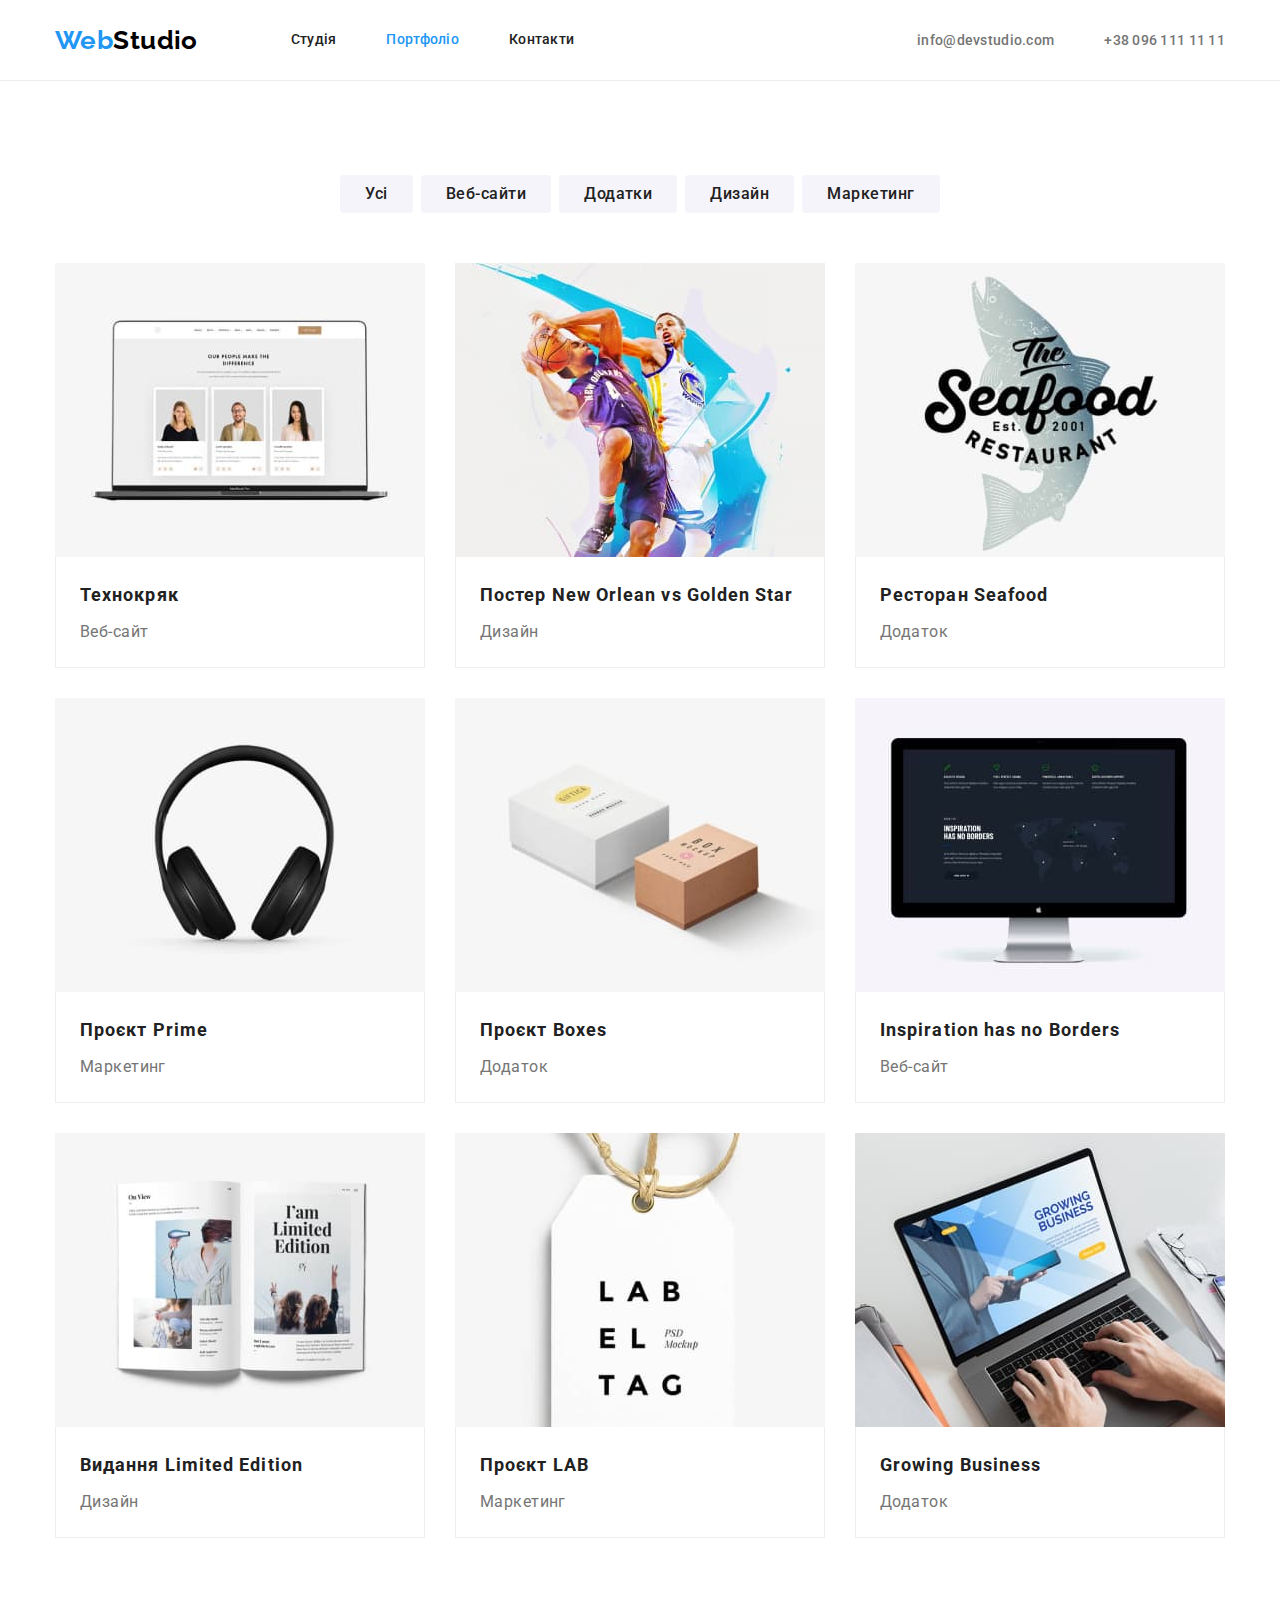
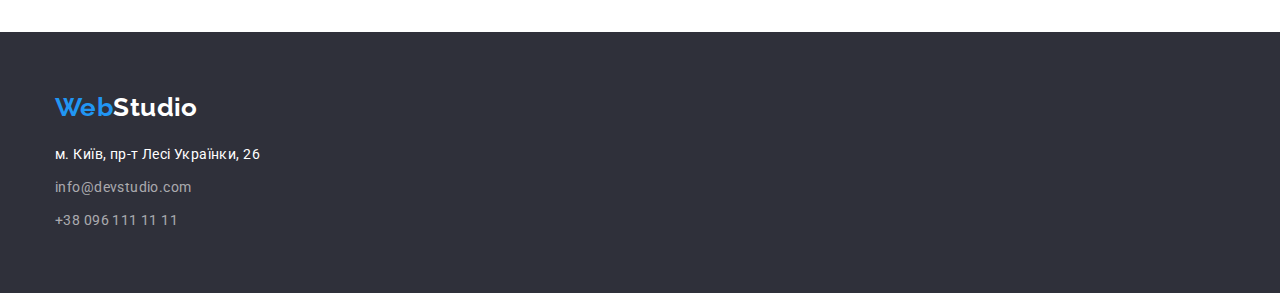
==== portfolio.html @ b814cfb2 "Initial commit" ====
<!DOCTYPE html>
<html lang="uk">
	<head>
		<meta charset="UTF-8" />
		<meta http-equiv="X-UA-Compatible" content="IE=edge" />
		<meta name="viewport" content="width=device-width, initial-scale=1.0" />
		<title>Portfolio</title>
		<link
			rel="stylesheet"
			href="https://cdnjs.cloudflare.com/ajax/libs/modern-normalize/1.0.0/modern-normalize.min.css"
		/>
		<link
			href="https://fonts.googleapis.com/css2?family=Raleway:wght@700&family=Roboto:wght@400;500;700;900&display=swap"
			rel="stylesheet"
		/>
		<link rel="stylesheet" href="./css/styles.css" />
	</head>
	<body>
		<!-- ------HEADER ---------->
		<header>
			<div class="container header">
				<nav class="navigation">
					<!-- prettier-ignore -->
					<a href="./index.html" class="logo link" lang="en">
						<span class="logo-accent">Web</span>Studio
					</a>

					<ul class="site-nav list">
						<li class="item">
							<a href="./index.html" class="link">Студія</a>
						</li>
						<li class="item">
							<a href="./portfolio.html" class="link current">Портфоліо</a>
						</li>
						<li class="item">
							<a href="" class="link">Контакти</a>
						</li>
					</ul>
				</nav>
				<ul class="contact-header list">
					<li class="item">
						<a href="mailto:info@devstudio.com" class="link">info@devstudio.com</a>
					</li>
					<li class="item">
						<a href="tel:+380961111111" class="link">+38 096 111 11 11</a>
					</li>
				</ul>
			</div>
		</header>
		<main>
			<section class="section portfolio">
				<div class="container">
					<h1 class="visually-hidden">Галерея проектів</h1>
					<!-- -----FILTER----- -->
					<ul class="list filter">
						<li class="item"><button type="button" class="filter-btn">Усі</button></li>
						<li class="item"><button type="button" class="filter-btn">Веб-сайти</button></li>
						<li class="item"><button type="button" class="filter-btn">Додатки</button></li>
						<li class="item"><button type="button" class="filter-btn">Дизайн</button></li>
						<li class="item"><button type="button" class="filter-btn">Маркетинг</button></li>
					</ul>
					<!-- -----PORTFOLIO LIST----- -->
					<ul class="portfolio-list list">
						<li class="item">
							<a href="" class="link">
								<div class="portfolio-img">
									<img src="./images/tehno.jpg" alt="Технокряк веб-сайт" width="370" />
								</div>
								<div class="portfolio-content">
									<h2 class="title">Технокряк</h2>
									<p class="dscr">Веб-сайт</p>
								</div>
							</a>
						</li>
						<li class="item">
							<a href="" class="link">
								<div class="portfolio-img">
									<img src="./images/poster.jpg" alt="Постер Нью Орлеан дизайн" width="370" />
								</div>
								<div class="portfolio-content">
									<h2 class="title">Постер New Orlean vs Golden Star</h2>
									<p class="dscr">Дизайн</p>
								</div>
							</a>
						</li>
						<li class="item">
							<a href="" class="link">
								<div class="portfolio-img">
									<img src="./images/seafood.jpg" alt="Ресторан Сіфуд" width="370" />
								</div>
								<div class="portfolio-content">
									<h2 class="title">Ресторан Seafood</h2>
									<p class="dscr">Додаток</p>
								</div>
							</a>
						</li>
						<li class="item">
							<a href="" class="link">
								<div class="portfolio-img">
									<img src="./images/prime.jpg" alt="Прайм маркетинг" width="370" />
								</div>
								<div class="portfolio-content">
									<h2 class="title">Проєкт Prime</h2>
									<p class="dscr">Маркетинг</p>
								</div>
							</a>
						</li>
						<li class="item">
							<a href="" class="link">
								<div class="portfolio-img">
									<img src="./images/boxes.jpg" alt="Додаток боксес" width="370" />
								</div>
								<div class="portfolio-content">
									<h2 class="title">Проєкт Boxes</h2>
									<p class="dscr">Додаток</p>
								</div>
							</a>
						</li>
						<li class="item">
							<a href="" class="link">
								<div class="portfolio-img">
									<img src="./images/inspiration.jpg" alt="Натхнення вебсайт" width="370" />
								</div>
								<div class="portfolio-content">
									<h2 class="title">Inspiration has no Borders</h2>
									<p class="dscr">Веб-сайт</p>
								</div>
							</a>
						</li>
						<li class="item">
							<a href="" class="link">
								<div class="portfolio-img">
									<img src="./images/limited.jpg" alt="Обмежене видання дизайн" width="370" />
								</div>
								<div class="portfolio-content">
									<h2 class="title">Видання Limited Edition</h2>
									<p class="dscr">Дизайн</p>
								</div>
							</a>
						</li>
						<li class="item">
							<a href="" class="link">
								<div class="portfolio-img">
									<img src="./images/lab.jpg" alt="Проєкт ЛАБ маркетинг" width="370" />
								</div>
								<div class="portfolio-content">
									<h2 class="title">Проєкт LAB</h2>
									<p class="dscr">Маркетинг</p>
								</div>
							</a>
						</li>
						<li class="item">
							<a href="" class="link">
								<div class="portfolio-img">
									<img src="./images/growing.jpg" alt="Рост бізнеса додаток" width="370" />
								</div>
								<div class="portfolio-content">
									<h2 class="title">Growing Business</h2>
									<p class="dscr">Додаток</p>
								</div>
							</a>
						</li>
					</ul>
				</div>
			</section>
		</main>
		<!-- -----FOOTER----- -->
		<footer class="footer">
			<div class="container">
				<!-- prettier-ignore -->
				<a href="./index.html" class="logo link" lang="en">
					<span class="logo-accent">Web</span>Studio
				</a>
				<address>
					<ul class="adress-list list">
						<li class="item">
							<a
								href="https://goo.gl/maps/ogPtwXew7czSib9S9"
								target="_blank"
								rel="noreferrer noopener nofollow"
								class="adress link"
							>
								м. Київ, пр-т Лесі Українки, 26
							</a>
						</li>
						<li class="item">
							<a href="mailto:info@devstudio.com" class="link">info@devstudio.com</a>
						</li>
						<li class="item">
							<a href="tel:+380961111111" class="link">+38 096 111 11 11</a>
						</li>
					</ul>
				</address>
			</div>
		</footer>
	</body>
</html>
---- css/styles.css ----
:root {
	--title-text-color: #212121; /*цвет заголовков h2 h3*/
	--text-color: #757575; /*цвет  текста*/
	--accent-color: #2196f3; /*цвет акцент*/
	--logo-color-text: #000000; /*цвет лого*/
	--secondary-color: #f5f4fa; /*вторичнй фон цвет секций*/
	--brand-color: #2f303a; /*выделяющийся фон сайта*/
	--main-color: #ffffff; /*основной фон, текст на контрасте*/
	--button-active: #188ce8; /*цвет фокусированной кнопки*/
	--footer-text-color: rgba(255, 255, 255, 0.6); /*доп цвет текста в футере*/
	--line-color: #ececec; /* цвет линии */
	--border-color: #eeeeee; /*цвет рамки*/
}

body {
	font-family: Roboto, sans-serif;
	font-size: 14px;
	letter-spacing: 0.03em;
	color: var(--text-color);
	background-color: var(--main-color);
}

h2,
h3,
h4,
ul,
p {
	margin: 0px;
	padding: 0px;
}
img {
	display: block;
	max-width: 100%;
	height: auto; /*правка*/
}
header {
	border-bottom: 1px solid var(--line-color);
}
button {
	display: block;
	cursor: pointer;
	border: none;
	border-radius: 4px;
}
.container {
	width: 1200px;
	padding: 0 15px;
	margin: 0 auto;
}
.section {
	padding-top: 94px;
	padding-bottom: 94px;
}
.link {
	text-decoration: none;
}
.list {
	list-style: none;
	padding-left: 0;
	padding-right: 0;
}

/* логотип  */
.logo.link {
	font-family: "Raleway", sans-serif;
	font-weight: 700;
	font-size: 26px;
	line-height: 1.19;
	color: var(--logo-color-text);
}
.logo-accent {
	color: var(--accent-color);
}
/* HEADER */
/*навигация*/

.site-nav .link {
	display: block;
	padding-top: 32px;
	padding-bottom: 32px;

	font-weight: 500;
	line-height: 1.14;
	letter-spacing: 0.02em;
	color: var(--title-text-color);
}
.site-nav {
	display: flex;
	margin-left: 93px;
}

.site-nav .item + .item {
	margin-left: 50px;
}
.navigation {
	display: flex;
	align-items: center;
}
/*контакты шапка*/
.contact-header .link {
	font-weight: 500;
	line-height: 1.14;
	letter-spacing: 0.02em;
	color: var(--text-color);
}
.contact-header {
	display: flex;
	margin-left: auto;
}
.contact-header .item + .item {
	margin-left: 50px;
}
.header {
	display: flex;
	align-items: center;
}

/*секция герой*/
.hero {
	background-color: var(--brand-color);
	text-align: center;
	padding: 200px 0;
}
.hero-title {
	margin-top: 0px;
	margin-bottom: 30px;
	margin-left: auto;
	margin-right: auto;
	width: 696px;
	font-weight: 900;
	font-size: 44px;
	line-height: 1.36;
	letter-spacing: 0.06em;
	color: var(--main-color);
	text-transform: uppercase;
}
.hero-btn {
	margin: auto;
	padding: 10px 32px;
	min-width: 216px;
	font-family: "Roboto", sans-serif;
	font-weight: 700;
	font-size: 16px;
	line-height: 1.88;
	letter-spacing: 0.06em;
	color: var(--main-color);
	align-items: center;
	text-align: center;
	background-color: var(--accent-color);
}
.hero-btn:hover,
.hero-btn:focus {
	background-color: var(--button-active);
}

/*секции*/
/* Особенности студии */
.visually-hidden {
	/*скрываем заголовок - почему так*/
	position: absolute;
	width: 1px;
	height: 1px;
	margin: -1px;
	border: 0;
	padding: 0;
	white-space: nowrap;
	clip-path: inset(100%);
	clip: rect(0 0 0 0);
	overflow: hidden;
}

.feature-list {
	display: flex;
}
.feature-list .item + .item {
	margin-left: 30px;
}
.feature-list .item {
	flex-basis: calc((100%-30px * 3) / 4);
}
.feature-list .title {
	margin-bottom: 10px;
	font-size: 14px;
	line-height: 1.14;
	color: var(--title-text-color);
	text-transform: uppercase;
}
.feature-list .dscr {
	line-height: 1.71;
}

/* Чем занимаемся */
.section-title {
	margin-bottom: 50px;
	margin-top: 0px;
	font-size: 36px;
	line-height: 1.17;
	color: var(--title-text-color);
	text-align: center;
}
.works {
	padding-top: 0px;
}

.works .list {
	display: flex;
	justify-content: space-between;
}
.works .list .item:not(:first-child) {
	margin-left: 30px;
}

/*реализация с равномерні м размещением:
.works .list {
	display: flex;
	justify-content: space-between;
}*/
/*реализация с отрицаетльными маржинами:
.works .list {
	display: flex;
	margin-left: -30px;
}
.works .list > .item {
	margin-left: 30px;}
/*  
/* наша команда */
.section.team {
	background-color: var(--secondary-color);
}
.team-list {
	display: flex;
	gap: 30px;
}
.team-list .item {
	background-color: var(--main-color);
	box-shadow: 0px 1px 3px rgba(0, 0, 0, 0.12), 0px 1px 1px rgba(0, 0, 0, 0.14), 0px 2px 1px rgba(0, 0, 0, 0.2);
	border-radius: 0px 0px 4px 4px;
}
/* .team-list .item:not(:first-child) {
	margin-left: 30px;
} */
.team-list .title {
	margin-bottom: 10px;
	font-weight: 500;
	font-size: 16px;
	line-height: 1.19;
	color: var(--title-text-color);
	text-align: center;
}

.team-list .dscr {
	font-size: 16px;
	line-height: 1.19;
	text-align: center;
}
.team-card {
	padding: 30px 0;
}
/*футер*/
.footer {
	padding-top: 60px;
	padding-bottom: 60px;
	background-color: var(--brand-color);
}

.adress-list .item + .item {
	margin-top: 9px;
}
.adress-list {
	font-style: normal;
	line-height: 1.71;
}
.adress-list .link {
	color: var(--footer-text-color);
}
.adress.link {
	color: var(--main-color);
}
.footer .logo {
	display: inline-block;
	margin-bottom: 20px;
	color: var(--main-color);
}

/*фокус наведение*/
.adress-list .link:hover,
.adress-list .link:focus,
.adress:hover,
.adress:focus,
.logo.link:hover,
.logo.link:focus,
.site-nav .link:hover,
.site-nav .link:focus,
.contact-header .link:hover,
.contact-header .link:focus,
.site-nav .link.current {
	color: var(--accent-color);
}

/*портфолио*/
/*фильтр*/
.filter {
	display: flex;
	justify-content: center;
	margin-bottom: 50px;
}
.filter .item + .item {
	margin-left: 8px;
}
.filter-btn {
	padding: 6px 22px;

	font-family: "Roboto", sans-serif;
	font-weight: 500;
	font-size: 16px;
	letter-spacing: 0.03em;
	line-height: 1.62;
	color: var(--title-text-color);
	text-align: center;
	background-color: var(--secondary-color);
	border: none;
	border-radius: 4px;
	cursor: pointer;
}
.filter-btn:first-child {
	padding-left: 25px;
	padding-right: 25px;
}
.filter-btn:hover,
.filter-btn:focus {
	color: var(--main-color);
	background-color: var(--accent-color);
}
/*PORTFOLIO LIST*/
/*отступ реализован с помощью отрицаетльного маржина*/
.portfolio-list {
	display: flex;
	flex-wrap: wrap;
	margin-top: -30px;
	margin-left: -30px;
}

.portfolio-list .item {
	margin-top: 30px;
	margin-left: 30px;
	width: 370px;
}

.portfolio-list .title {
	font-size: 18px;
	line-height: 2;
	letter-spacing: 0.06em;
	color: var(--title-text-color);
}
.portfolio-list .dscr {
	margin-top: 4px;
	font-size: 16px;
	line-height: 1.88;
	color: var(--text-color);
}
.portfolio-content {
	padding: 20px 24px;
	border-bottom: 1px solid var(--border-color);
	border-left: 1px solid var(--border-color);
	border-right: 1px solid var(--border-color);
}
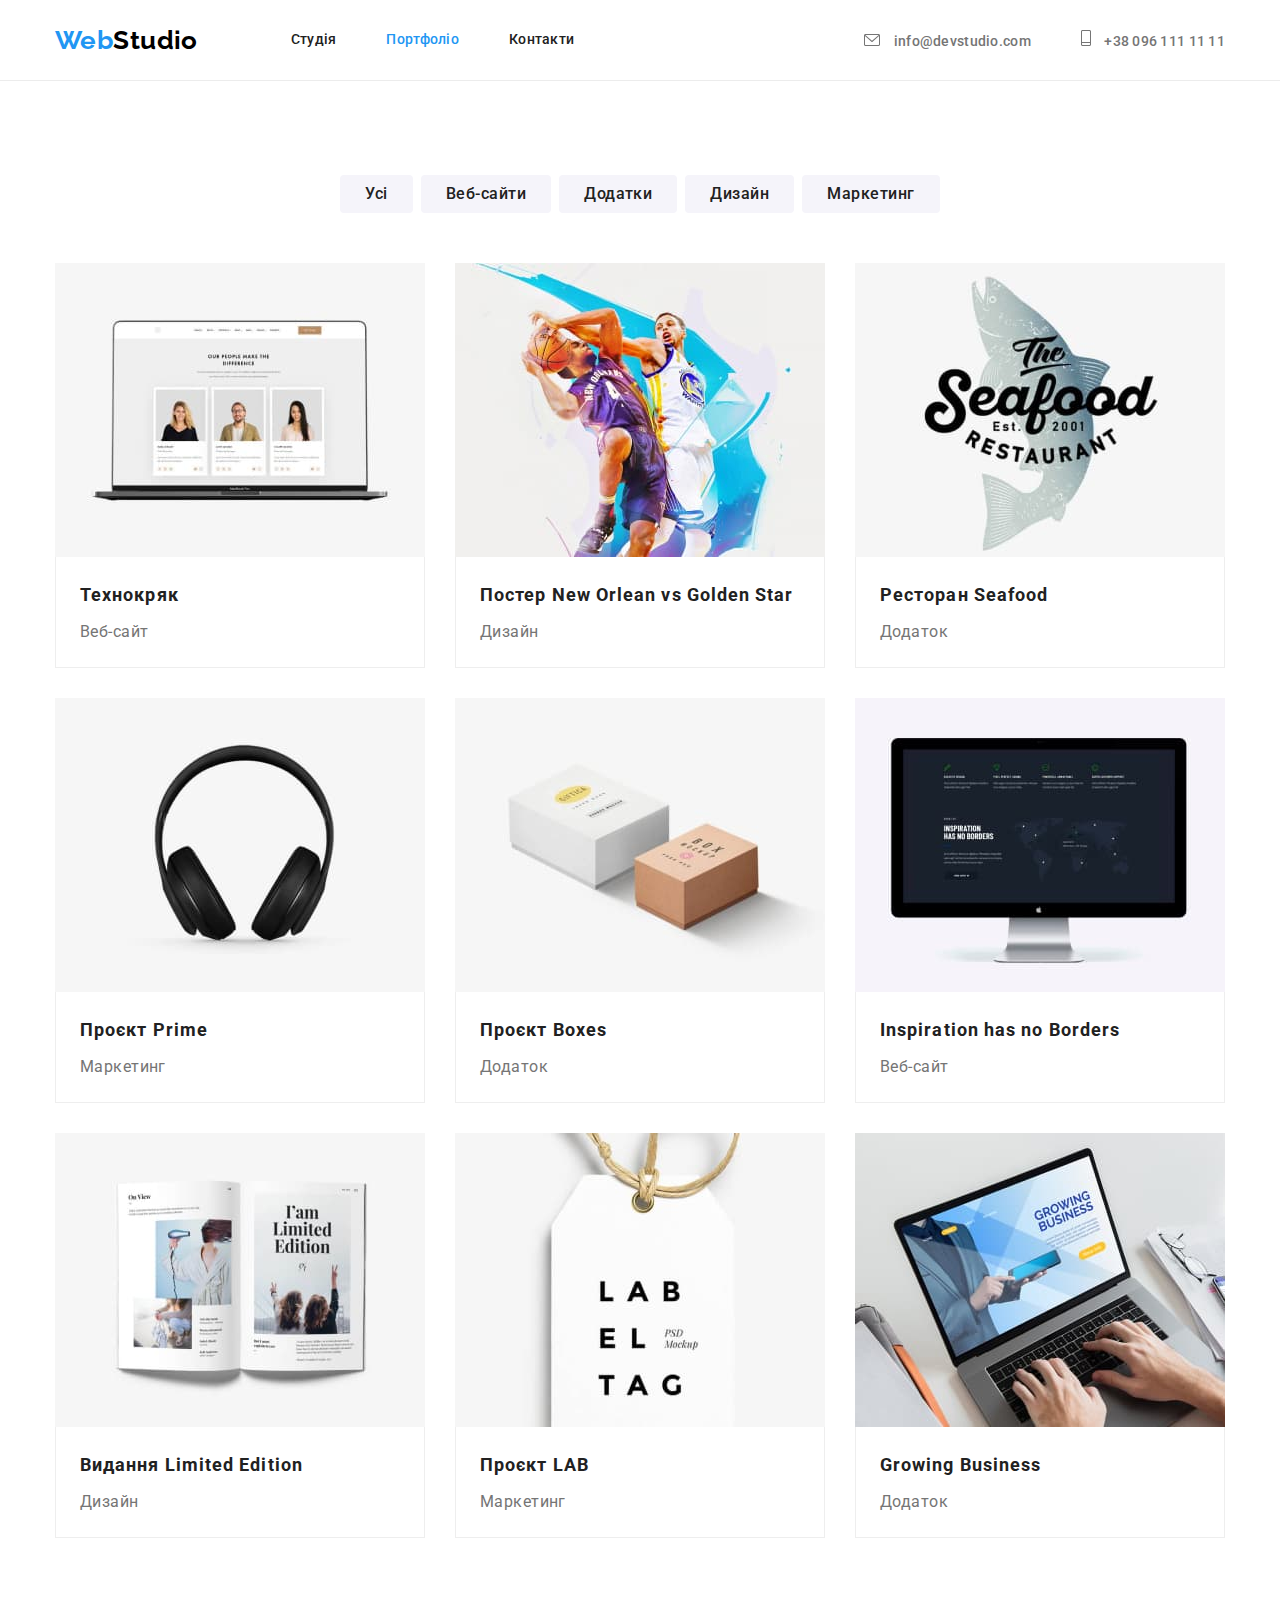
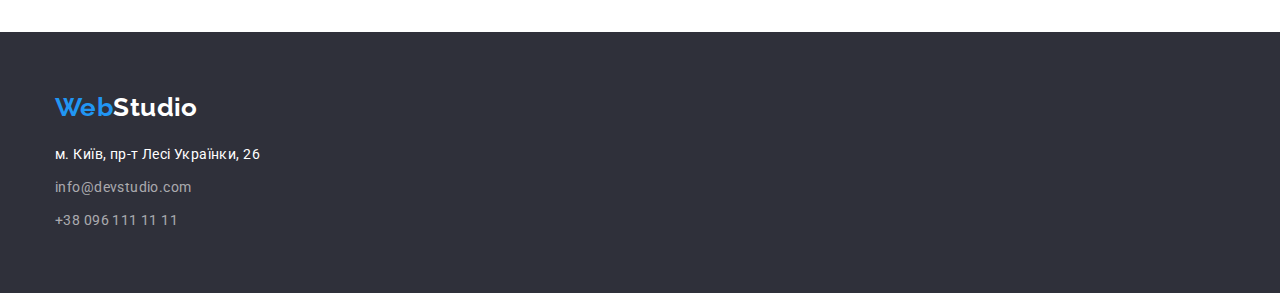
==== commit 13da6c54: "background" ====
--- a/portfolio.html
+++ b/portfolio.html
@@ -38,10 +38,10 @@
 					</ul>
 				</nav>
 				<ul class="contact-header list">
-					<li class="item">
+					<li class="item icon-mail">
 						<a href="mailto:info@devstudio.com" class="link">info@devstudio.com</a>
 					</li>
-					<li class="item">
+					<li class="item icon-phone">
 						<a href="tel:+380961111111" class="link">+38 096 111 11 11</a>
 					</li>
 				</ul>
--- a/css/styles.css
+++ b/css/styles.css
@@ -59,7 +59,11 @@
 	padding-left: 0;
 	padding-right: 0;
 }
-
+/* HEADER */
+.header {
+	display: flex;
+	align-items: center;
+}
 /* логотип  */
 .logo.link {
 	font-family: "Raleway", sans-serif;
@@ -71,7 +75,7 @@
 .logo-accent {
 	color: var(--accent-color);
 }
-/* HEADER */
+
 /*навигация*/
 
 .site-nav .link {
@@ -87,11 +91,9 @@
 .site-nav {
 	display: flex;
 	margin-left: 93px;
-}
-
-.site-nav .item + .item {
-	margin-left: 50px;
-}
+	gap: 50px;
+}
+
 .navigation {
 	display: flex;
 	align-items: center;
@@ -106,20 +108,47 @@
 .contact-header {
 	display: flex;
 	margin-left: auto;
-}
-.contact-header .item + .item {
-	margin-left: 50px;
-}
-.header {
-	display: flex;
-	align-items: center;
+	align-items: baseline;
+	gap: 50px;
+}
+
+.contact-header .item::before {
+	content: "";
+	display: inline-block;
+
+	background-position: center;
+	background-size: contain;
+	background-repeat: no-repeat;
+	margin-right: 10px;
+}
+.icon-mail::before {
+	height: 12px;
+	width: 16px;
+	background-image: url(../svg/mail.svg);
+}
+.icon-phone::before {
+	height: 16px;
+	width: 10px;
+
+	background-image: url(../svg/phone.svg);
 }
 
 /*секция герой*/
+
 .hero {
-	background-color: var(--brand-color);
-	text-align: center;
 	padding: 200px 0;
+	text-align: center;
+}
+.bcg-hero {
+	background-color: #c4c4c4;
+	background-image: linear-gradient(to right, rgba(47, 48, 58, 0.4), rgba(47, 48, 58, 0.4)), url(../images/bcghero.jpg);
+	background-repeat: no-repeat;
+	background-size: cover;
+	background-position: center;
+	margin-left: auto;
+	margin-right: auto;
+	height: 600px;
+	max-width: 1600px;
 }
 .hero-title {
 	margin-top: 0px;
@@ -175,9 +204,31 @@
 .feature-list .item + .item {
 	margin-left: 30px;
 }
+.feature-list .item::before {
+	content: "";
+	display: block;
+	margin-bottom: 30px;
+	height: 120px;
+	background-color: #f5f4fa;
+	background-repeat: no-repeat;
+	background-position: center;
+}
+.icon-anten::before {
+	background-image: url(../svg/antenna.svg);
+}
+.icon-clock::before {
+	background-image: url(../svg/clock.svg);
+}
+.icon-astronaut::before {
+	background-image: url(../svg/astronaut.svg);
+}
+.icon-diagram::before {
+	background-image: url(../svg/diagram.svg);
+}
 .feature-list .item {
 	flex-basis: calc((100%-30px * 3) / 4);
 }
+
 .feature-list .title {
 	margin-bottom: 10px;
 	font-size: 14px;
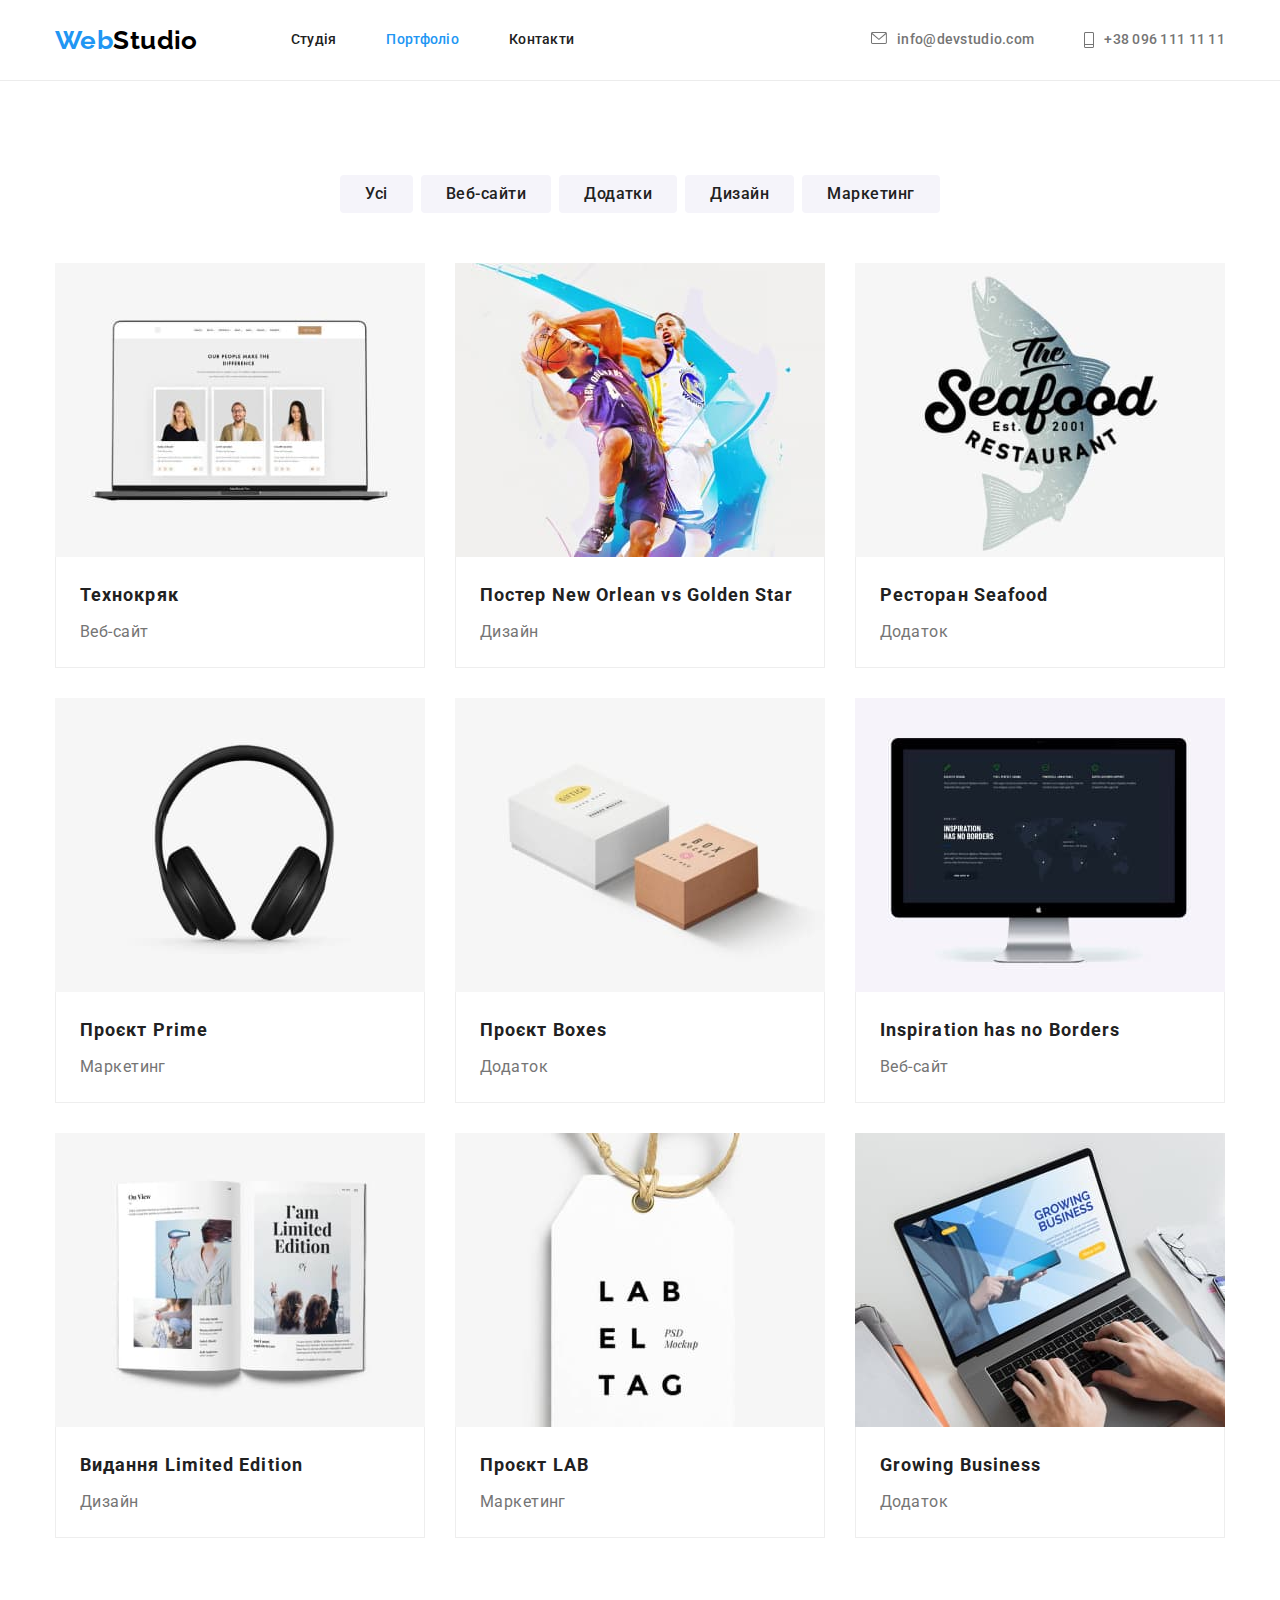
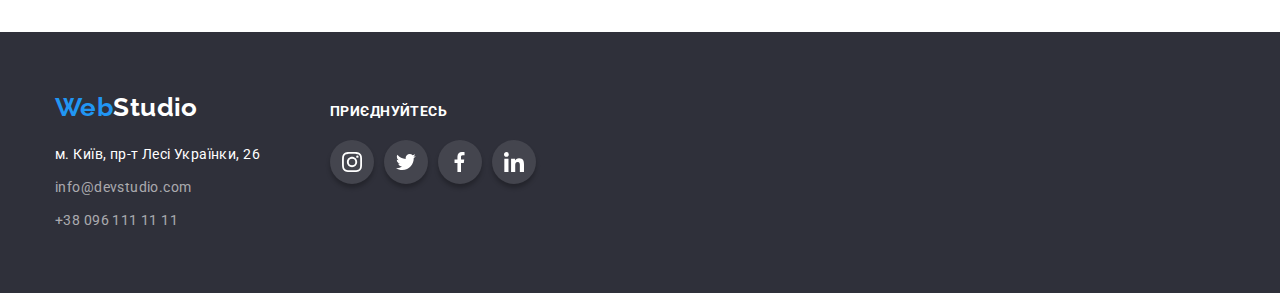
==== commit 6b3c9cd3: "HW4" ====
--- a/portfolio.html
+++ b/portfolio.html
@@ -19,30 +19,40 @@
 		<!-- ------HEADER ---------->
 		<header>
 			<div class="container header">
-				<nav class="navigation">
+				<nav class="nav">
 					<!-- prettier-ignore -->
 					<a href="./index.html" class="logo link" lang="en">
 						<span class="logo-accent">Web</span>Studio
 					</a>
 
-					<ul class="site-nav list">
-						<li class="item">
-							<a href="./index.html" class="link">Студія</a>
-						</li>
-						<li class="item">
-							<a href="./portfolio.html" class="link current">Портфоліо</a>
-						</li>
-						<li class="item">
-							<a href="" class="link">Контакти</a>
+					<ul class="nav-site list">
+						<li class="item">
+							<a href="./index.html" class="nav-link link">Студія</a>
+						</li>
+						<li class="item">
+							<a href="./portfolio.html" class="nav-link link current">Портфоліо</a>
+						</li>
+						<li class="item">
+							<a href="" class="nav-link link">Контакти</a>
 						</li>
 					</ul>
 				</nav>
 				<ul class="contact-header list">
-					<li class="item icon-mail">
-						<a href="mailto:info@devstudio.com" class="link">info@devstudio.com</a>
+					<li class="item">
+						<a href="mailto:info@devstudio.com" class="link">
+							<svg class="icon-mail" width="16px" height="12px">
+								<use href="./images/sprite.svg#icon-mail"></use>
+							</svg>
+							info@devstudio.com
+						</a>
 					</li>
-					<li class="item icon-phone">
-						<a href="tel:+380961111111" class="link">+38 096 111 11 11</a>
+					<li class="item">
+						<a href="tel:+380961111111" class="link">
+							<svg class="icon-phone" width="10px" height="16px">
+								<use href="./images/sprite.svg#icon-phone"></use>
+							</svg>
+							+38 096 111 11 11
+						</a>
 					</li>
 				</ul>
 			</div>
@@ -62,101 +72,101 @@
 					<!-- -----PORTFOLIO LIST----- -->
 					<ul class="portfolio-list list">
 						<li class="item">
-							<a href="" class="link">
+							<a href="" class="link portfolio-link">
 								<div class="portfolio-img">
 									<img src="./images/tehno.jpg" alt="Технокряк веб-сайт" width="370" />
 								</div>
 								<div class="portfolio-content">
-									<h2 class="title">Технокряк</h2>
-									<p class="dscr">Веб-сайт</p>
-								</div>
-							</a>
-						</li>
-						<li class="item">
-							<a href="" class="link">
+									<h2 class="portfolio-title">Технокряк</h2>
+									<p class="portfolio-dscr">Веб-сайт</p>
+								</div>
+							</a>
+						</li>
+						<li class="item">
+							<a href="" class="link portfolio-link">
 								<div class="portfolio-img">
 									<img src="./images/poster.jpg" alt="Постер Нью Орлеан дизайн" width="370" />
 								</div>
 								<div class="portfolio-content">
-									<h2 class="title">Постер New Orlean vs Golden Star</h2>
-									<p class="dscr">Дизайн</p>
-								</div>
-							</a>
-						</li>
-						<li class="item">
-							<a href="" class="link">
+									<h2 class="portfolio-title">Постер New Orlean vs Golden Star</h2>
+									<p class="portfolio-dscr">Дизайн</p>
+								</div>
+							</a>
+						</li>
+						<li class="item">
+							<a href="" class="link portfolio-link">
 								<div class="portfolio-img">
 									<img src="./images/seafood.jpg" alt="Ресторан Сіфуд" width="370" />
 								</div>
 								<div class="portfolio-content">
-									<h2 class="title">Ресторан Seafood</h2>
-									<p class="dscr">Додаток</p>
-								</div>
-							</a>
-						</li>
-						<li class="item">
-							<a href="" class="link">
+									<h2 class="portfolio-title">Ресторан Seafood</h2>
+									<p class="portfolio-dscr">Додаток</p>
+								</div>
+							</a>
+						</li>
+						<li class="item">
+							<a href="" class="link portfolio-link">
 								<div class="portfolio-img">
 									<img src="./images/prime.jpg" alt="Прайм маркетинг" width="370" />
 								</div>
 								<div class="portfolio-content">
-									<h2 class="title">Проєкт Prime</h2>
-									<p class="dscr">Маркетинг</p>
-								</div>
-							</a>
-						</li>
-						<li class="item">
-							<a href="" class="link">
+									<h2 class="portfolio-title">Проєкт Prime</h2>
+									<p class="portfolio-dscr">Маркетинг</p>
+								</div>
+							</a>
+						</li>
+						<li class="item">
+							<a href="" class="link portfolio-link">
 								<div class="portfolio-img">
 									<img src="./images/boxes.jpg" alt="Додаток боксес" width="370" />
 								</div>
 								<div class="portfolio-content">
-									<h2 class="title">Проєкт Boxes</h2>
-									<p class="dscr">Додаток</p>
-								</div>
-							</a>
-						</li>
-						<li class="item">
-							<a href="" class="link">
+									<h2 class="portfolio-title">Проєкт Boxes</h2>
+									<p class="portfolio-dscr">Додаток</p>
+								</div>
+							</a>
+						</li>
+						<li class="item">
+							<a href="" class="link portfolio-link">
 								<div class="portfolio-img">
 									<img src="./images/inspiration.jpg" alt="Натхнення вебсайт" width="370" />
 								</div>
 								<div class="portfolio-content">
-									<h2 class="title">Inspiration has no Borders</h2>
-									<p class="dscr">Веб-сайт</p>
-								</div>
-							</a>
-						</li>
-						<li class="item">
-							<a href="" class="link">
+									<h2 class="portfolio-title">Inspiration has no Borders</h2>
+									<p class="portfolio-dscr">Веб-сайт</p>
+								</div>
+							</a>
+						</li>
+						<li class="item">
+							<a href="" class="link portfolio-link">
 								<div class="portfolio-img">
 									<img src="./images/limited.jpg" alt="Обмежене видання дизайн" width="370" />
 								</div>
 								<div class="portfolio-content">
-									<h2 class="title">Видання Limited Edition</h2>
-									<p class="dscr">Дизайн</p>
-								</div>
-							</a>
-						</li>
-						<li class="item">
-							<a href="" class="link">
+									<h2 class="portfolio-title">Видання Limited Edition</h2>
+									<p class="portfolio-dscr">Дизайн</p>
+								</div>
+							</a>
+						</li>
+						<li class="item">
+							<a href="" class="link portfolio-link">
 								<div class="portfolio-img">
 									<img src="./images/lab.jpg" alt="Проєкт ЛАБ маркетинг" width="370" />
 								</div>
 								<div class="portfolio-content">
-									<h2 class="title">Проєкт LAB</h2>
-									<p class="dscr">Маркетинг</p>
-								</div>
-							</a>
-						</li>
-						<li class="item">
-							<a href="" class="link">
+									<h2 class="portfolio-title">Проєкт LAB</h2>
+									<p class="portfolio-dscr">Маркетинг</p>
+								</div>
+							</a>
+						</li>
+						<li class="item">
+							<a href="" class="link portfolio-link">
 								<div class="portfolio-img">
 									<img src="./images/growing.jpg" alt="Рост бізнеса додаток" width="370" />
 								</div>
 								<div class="portfolio-content">
-									<h2 class="title">Growing Business</h2>
-									<p class="dscr">Додаток</p>
+									<h2 class="portfolio-title">Growing Business</h2>
+									<p class="portfolio-dscr">Додаток</p>
 								</div>
 							</a>
 						</li>
@@ -166,31 +176,66 @@
 		</main>
 		<!-- -----FOOTER----- -->
 		<footer class="footer">
-			<div class="container">
-				<!-- prettier-ignore -->
-				<a href="./index.html" class="logo link" lang="en">
+			<div class="container footer-container">
+				<div>
+					<!-- prettier-ignore -->
+					<a href="./index.html" class="logo link" lang="en">
 					<span class="logo-accent">Web</span>Studio
 				</a>
-				<address>
-					<ul class="adress-list list">
-						<li class="item">
-							<a
-								href="https://goo.gl/maps/ogPtwXew7czSib9S9"
-								target="_blank"
-								rel="noreferrer noopener nofollow"
-								class="adress link"
-							>
-								м. Київ, пр-т Лесі Українки, 26
-							</a>
-						</li>
-						<li class="item">
-							<a href="mailto:info@devstudio.com" class="link">info@devstudio.com</a>
-						</li>
-						<li class="item">
-							<a href="tel:+380961111111" class="link">+38 096 111 11 11</a>
-						</li>
-					</ul>
-				</address>
+					<address>
+						<ul class="adress-list list">
+							<li class="item">
+								<a
+									href="https://goo.gl/maps/ogPtwXew7czSib9S9"
+									target="_blank"
+									rel="noreferrer noopener nofollow"
+									class="adress link"
+								>
+									м. Київ, пр-т Лесі Українки, 26
+								</a>
+							</li>
+							<li class="item">
+								<a href="mailto:info@devstudio.com" class="link">info@devstudio.com</a>
+							</li>
+							<li class="item">
+								<a href="tel:+380961111111" class="link">+38 096 111 11 11</a>
+							</li>
+						</ul>
+					</address>
+				</div>
+				<div>
+					<p class="footer-invite">приєднуйтесь</p>
+					<ul class="footer-social list">
+						<li>
+							<a class="link footer-social-link" href="">
+								<svg class="footer-social-icon" width="20" height="20">
+									<use href="./images/sprite.svg#icon-instagram"></use>
+								</svg>
+							</a>
+						</li>
+						<li>
+							<a class="link footer-social-link" href="">
+								<svg class="footer-social-icon" width="20" height="20">
+									<use href="./images/sprite.svg#icon-twitter"></use>
+								</svg>
+							</a>
+						</li>
+						<li>
+							<a class="link footer-social-link" href="">
+								<svg class="footer-social-icon" width="20" height="20">
+									<use href="./images/sprite.svg#icon-facebook"></use>
+								</svg>
+							</a>
+						</li>
+						<li>
+							<a class="link footer-social-link" href="">
+								<svg class="footer-social-icon" width="20" height="20">
+									<use href="./images/sprite.svg#icon-linkedin"></use>
+								</svg>
+							</a>
+						</li>
+					</ul>
+				</div>
 			</div>
 		</footer>
 	</body>
--- a/css/styles.css
+++ b/css/styles.css
@@ -10,6 +10,9 @@
 	--footer-text-color: rgba(255, 255, 255, 0.6); /*доп цвет текста в футере*/
 	--line-color: #ececec; /* цвет линии */
 	--border-color: #eeeeee; /*цвет рамки*/
+	--bcg-hero: #c4c4c4; /*фон героя*/
+	--box-shadow: 0px 4px 4px rgba(0, 0, 0, 0.15); /*тень*/
+	--icon-color: #afb1b8; /*цвет иконок*/
 }
 
 body {
@@ -19,19 +22,18 @@
 	color: var(--text-color);
 	background-color: var(--main-color);
 }
-
+h1,
 h2,
 h3,
 h4,
 ul,
 p {
 	margin: 0px;
-	padding: 0px;
 }
 img {
 	display: block;
 	max-width: 100%;
-	height: auto; /*правка*/
+	height: auto;
 }
 header {
 	border-bottom: 1px solid var(--line-color);
@@ -57,135 +59,10 @@
 .list {
 	list-style: none;
 	padding-left: 0;
-	padding-right: 0;
-}
-/* HEADER */
-.header {
-	display: flex;
-	align-items: center;
-}
-/* логотип  */
-.logo.link {
-	font-family: "Raleway", sans-serif;
-	font-weight: 700;
-	font-size: 26px;
-	line-height: 1.19;
-	color: var(--logo-color-text);
-}
-.logo-accent {
-	color: var(--accent-color);
-}
-
-/*навигация*/
-
-.site-nav .link {
-	display: block;
-	padding-top: 32px;
-	padding-bottom: 32px;
-
-	font-weight: 500;
-	line-height: 1.14;
-	letter-spacing: 0.02em;
-	color: var(--title-text-color);
-}
-.site-nav {
-	display: flex;
-	margin-left: 93px;
-	gap: 50px;
-}
-
-.navigation {
-	display: flex;
-	align-items: center;
-}
-/*контакты шапка*/
-.contact-header .link {
-	font-weight: 500;
-	line-height: 1.14;
-	letter-spacing: 0.02em;
-	color: var(--text-color);
-}
-.contact-header {
-	display: flex;
-	margin-left: auto;
-	align-items: baseline;
-	gap: 50px;
-}
-
-.contact-header .item::before {
-	content: "";
-	display: inline-block;
-
-	background-position: center;
-	background-size: contain;
-	background-repeat: no-repeat;
-	margin-right: 10px;
-}
-.icon-mail::before {
-	height: 12px;
-	width: 16px;
-	background-image: url(../svg/mail.svg);
-}
-.icon-phone::before {
-	height: 16px;
-	width: 10px;
-
-	background-image: url(../svg/phone.svg);
-}
-
-/*секция герой*/
-
-.hero {
-	padding: 200px 0;
-	text-align: center;
-}
-.bcg-hero {
-	background-color: #c4c4c4;
-	background-image: linear-gradient(to right, rgba(47, 48, 58, 0.4), rgba(47, 48, 58, 0.4)), url(../images/bcghero.jpg);
-	background-repeat: no-repeat;
-	background-size: cover;
-	background-position: center;
-	margin-left: auto;
-	margin-right: auto;
-	height: 600px;
-	max-width: 1600px;
-}
-.hero-title {
-	margin-top: 0px;
-	margin-bottom: 30px;
-	margin-left: auto;
-	margin-right: auto;
-	width: 696px;
-	font-weight: 900;
-	font-size: 44px;
-	line-height: 1.36;
-	letter-spacing: 0.06em;
-	color: var(--main-color);
-	text-transform: uppercase;
-}
-.hero-btn {
-	margin: auto;
-	padding: 10px 32px;
-	min-width: 216px;
-	font-family: "Roboto", sans-serif;
-	font-weight: 700;
-	font-size: 16px;
-	line-height: 1.88;
-	letter-spacing: 0.06em;
-	color: var(--main-color);
-	align-items: center;
-	text-align: center;
-	background-color: var(--accent-color);
-}
-.hero-btn:hover,
-.hero-btn:focus {
-	background-color: var(--button-active);
-}
-
-/*секции*/
-/* Особенности студии */
+	margin: 0;
+}
 .visually-hidden {
-	/*скрываем заголовок - почему так*/
+	/*скрываем заголовок */
 	position: absolute;
 	width: 1px;
 	height: 1px;
@@ -198,141 +75,6 @@
 	overflow: hidden;
 }
 
-.feature-list {
-	display: flex;
-}
-.feature-list .item + .item {
-	margin-left: 30px;
-}
-.feature-list .item::before {
-	content: "";
-	display: block;
-	margin-bottom: 30px;
-	height: 120px;
-	background-color: #f5f4fa;
-	background-repeat: no-repeat;
-	background-position: center;
-}
-.icon-anten::before {
-	background-image: url(../svg/antenna.svg);
-}
-.icon-clock::before {
-	background-image: url(../svg/clock.svg);
-}
-.icon-astronaut::before {
-	background-image: url(../svg/astronaut.svg);
-}
-.icon-diagram::before {
-	background-image: url(../svg/diagram.svg);
-}
-.feature-list .item {
-	flex-basis: calc((100%-30px * 3) / 4);
-}
-
-.feature-list .title {
-	margin-bottom: 10px;
-	font-size: 14px;
-	line-height: 1.14;
-	color: var(--title-text-color);
-	text-transform: uppercase;
-}
-.feature-list .dscr {
-	line-height: 1.71;
-}
-
-/* Чем занимаемся */
-.section-title {
-	margin-bottom: 50px;
-	margin-top: 0px;
-	font-size: 36px;
-	line-height: 1.17;
-	color: var(--title-text-color);
-	text-align: center;
-}
-.works {
-	padding-top: 0px;
-}
-
-.works .list {
-	display: flex;
-	justify-content: space-between;
-}
-.works .list .item:not(:first-child) {
-	margin-left: 30px;
-}
-
-/*реализация с равномерні м размещением:
-.works .list {
-	display: flex;
-	justify-content: space-between;
-}*/
-/*реализация с отрицаетльными маржинами:
-.works .list {
-	display: flex;
-	margin-left: -30px;
-}
-.works .list > .item {
-	margin-left: 30px;}
-/*  
-/* наша команда */
-.section.team {
-	background-color: var(--secondary-color);
-}
-.team-list {
-	display: flex;
-	gap: 30px;
-}
-.team-list .item {
-	background-color: var(--main-color);
-	box-shadow: 0px 1px 3px rgba(0, 0, 0, 0.12), 0px 1px 1px rgba(0, 0, 0, 0.14), 0px 2px 1px rgba(0, 0, 0, 0.2);
-	border-radius: 0px 0px 4px 4px;
-}
-/* .team-list .item:not(:first-child) {
-	margin-left: 30px;
-} */
-.team-list .title {
-	margin-bottom: 10px;
-	font-weight: 500;
-	font-size: 16px;
-	line-height: 1.19;
-	color: var(--title-text-color);
-	text-align: center;
-}
-
-.team-list .dscr {
-	font-size: 16px;
-	line-height: 1.19;
-	text-align: center;
-}
-.team-card {
-	padding: 30px 0;
-}
-/*футер*/
-.footer {
-	padding-top: 60px;
-	padding-bottom: 60px;
-	background-color: var(--brand-color);
-}
-
-.adress-list .item + .item {
-	margin-top: 9px;
-}
-.adress-list {
-	font-style: normal;
-	line-height: 1.71;
-}
-.adress-list .link {
-	color: var(--footer-text-color);
-}
-.adress.link {
-	color: var(--main-color);
-}
-.footer .logo {
-	display: inline-block;
-	margin-bottom: 20px;
-	color: var(--main-color);
-}
-
 /*фокус наведение*/
 .adress-list .link:hover,
 .adress-list .link:focus,
@@ -340,34 +82,331 @@
 .adress:focus,
 .logo.link:hover,
 .logo.link:focus,
-.site-nav .link:hover,
-.site-nav .link:focus,
+.nav-site .link:hover,
+.nav-site .link:focus,
 .contact-header .link:hover,
 .contact-header .link:focus,
-.site-nav .link.current {
+.nav-site .link.current {
 	color: var(--accent-color);
 }
 
-/*портфолио*/
-/*фильтр*/
+/* -------- HEADER -----------*/
+.header {
+	display: flex;
+	align-items: center;
+}
+/*--- logo ---  */
+.logo {
+	font-family: "Raleway", sans-serif;
+	font-weight: 700;
+	font-size: 26px;
+	line-height: 1.19;
+	color: var(--logo-color-text);
+}
+.logo-accent {
+	color: var(--accent-color);
+}
+
+/*--- navigation ---*/
+.nav {
+	display: flex;
+	align-items: center;
+}
+.nav-site {
+	display: flex;
+	margin-left: 93px;
+	gap: 50px;
+}
+.nav-link {
+	display: block;
+	padding-top: 32px;
+	padding-bottom: 32px;
+
+	font-weight: 500;
+	line-height: 1.14;
+	letter-spacing: 0.02em;
+	color: var(--title-text-color);
+}
+
+/*--- contact header ---*/
+.contact-header {
+	display: flex;
+	margin-left: auto;
+	align-items: center;
+	gap: 50px;
+}
+.contact-header .link {
+	font-weight: 500;
+	line-height: 1.14;
+	letter-spacing: 0.02em;
+	color: var(--text-color);
+	display: flex;
+	gap: 10px;
+}
+
+.icon-mail {
+	fill: currentColor;
+}
+.icon-phone {
+	fill: currentColor;
+}
+/* ------ HERO ------ */
+
+.hero {
+	padding: 200px 0;
+	text-align: center;
+}
+.bcg-hero {
+	margin-left: auto;
+	margin-right: auto;
+	height: 600px;
+	max-width: 1600px;
+	background-color: var(--bcg-hero);
+	background-image: linear-gradient(to right, rgba(47, 48, 58, 0.4), rgba(47, 48, 58, 0.4)), url(../images/bcghero.jpg);
+	background-repeat: no-repeat;
+	background-size: cover;
+	background-position: center;
+	box-shadow: var(--box-shadow);
+}
+.hero-title {
+	margin-bottom: 30px;
+	margin-left: auto;
+	margin-right: auto;
+	width: 696px;
+	font-weight: 900;
+	font-size: 44px;
+	line-height: 1.36;
+	letter-spacing: 0.06em;
+	color: var(--main-color);
+	text-transform: uppercase;
+}
+.hero-btn {
+	margin: auto;
+	padding: 10px 32px;
+	min-width: 216px;
+	font-family: "Roboto", sans-serif;
+	font-weight: 700;
+	font-size: 16px;
+	line-height: 1.88;
+	letter-spacing: 0.06em;
+	color: var(--main-color);
+	align-items: center;
+	text-align: center;
+	background-color: var(--accent-color);
+}
+.hero-btn:hover,
+.hero-btn:focus {
+	background-color: var(--button-active);
+}
+
+/* ------- tematic sections ------- */
+/* --------FEATURE---------- */
+.feature-list {
+	display: flex;
+	gap: 30px;
+}
+
+.feature-pic {
+	display: flex;
+	align-items: center;
+	justify-content: center;
+	margin-bottom: 30px;
+	width: 270px;
+	height: 120px;
+	background-color: var(--secondary-color);
+}
+
+.feature-title {
+	margin-bottom: 10px;
+	font-size: 14px;
+	line-height: 1.14;
+	color: var(--title-text-color);
+	text-transform: uppercase;
+}
+.feature-dscr {
+	line-height: 1.71;
+}
+
+/* ------- WHAT DO WE DO ----- */
+.section-title {
+	margin-bottom: 50px;
+	margin-top: 0px;
+	font-size: 36px;
+	line-height: 1.17;
+	color: var(--title-text-color);
+	text-align: center;
+}
+.works {
+	padding-top: 0px;
+}
+
+.works-list {
+	display: flex;
+	justify-content: space-between;
+	gap: 30px;
+}
+
+/* -------- OUR TEAM ------ */
+.section.team {
+	background-color: var(--secondary-color);
+}
+.team-list {
+	display: flex;
+	gap: 30px;
+}
+
+.team-item {
+	background-color: var(--main-color);
+	box-shadow: 0px 1px 3px rgba(0, 0, 0, 0.12), 0px 1px 1px rgba(0, 0, 0, 0.14), 0px 2px 1px rgba(0, 0, 0, 0.2);
+	border-radius: 0px 0px 4px 4px;
+}
+.team-card {
+	padding: 30px 0;
+}
+.team-title {
+	margin-bottom: 10px;
+	font-weight: 500;
+	font-size: 16px;
+	line-height: 1.19;
+	color: var(--title-text-color);
+	text-align: center;
+}
+.team-dscr {
+	font-size: 16px;
+	line-height: 1.19;
+	text-align: center;
+	margin-bottom: 16px;
+}
+
+.team-social {
+	margin: auto;
+	display: flex;
+	gap: 10px;
+	justify-content: center;
+}
+
+.team-social-link {
+	display: flex;
+	justify-content: center;
+	align-items: center;
+	width: 44px;
+	height: 44px;
+	border-radius: 50%;
+	color: var(--icon-color);
+}
+.team-social-link:hover,
+.team-social-link:focus {
+	background-color: var(--accent-color);
+	color: var(--main-color);
+}
+.team-social-icon {
+	fill: currentColor;
+}
+
+/* ------- OUR CLIENTS------  */
+.clients-pic {
+	display: flex;
+	gap: 30px;
+}
+.clients-pic-link {
+	display: flex;
+	justify-content: center;
+	align-items: center;
+	width: 170px;
+	height: 92px;
+	border: 1px solid var(--icon-color);
+	border-radius: 4px;
+	color: var(--icon-color);
+}
+
+.clients-pic-link:hover,
+.clients-pic-link:focus {
+	border-color: var(--accent-color);
+	color: var(--accent-color);
+}
+.clients-icon {
+	fill: currentColor;
+}
+
+/*----------- FOOTER ----------  */
+.footer {
+	padding-top: 60px;
+	padding-bottom: 60px;
+	background-color: var(--brand-color);
+}
+.footer-container {
+	display: flex;
+	align-items: baseline;
+	gap: 70px;
+}
+.adress-list .item + .item {
+	margin-top: 9px;
+}
+.adress-list {
+	font-style: normal;
+	line-height: 1.71;
+}
+.adress-list .link {
+	color: var(--footer-text-color);
+}
+.adress.link {
+	color: var(--main-color);
+}
+.footer .logo {
+	display: inline-block;
+	margin-bottom: 20px;
+	color: var(--main-color);
+}
+
+.footer-invite {
+	margin-bottom: 20px;
+	font-weight: 700;
+	line-height: 1.14;
+	text-transform: uppercase;
+	color: var(--main-color);
+}
+
+.footer-social {
+	display: flex;
+	gap: 10px;
+}
+.footer-social-link {
+	display: flex;
+	justify-content: center;
+	align-items: center;
+	width: 44px;
+	height: 44px;
+	border-radius: 50%;
+	background-color: rgba(255, 255, 255, 0.1);
+	box-shadow: 0px 4px 4px rgba(0, 0, 0, 0.25);
+	color: var(--main-color);
+}
+.footer-social-link:hover,
+.footer-social-link:focus {
+	background-color: var(--accent-color);
+}
+.footer-social-icon {
+	fill: currentColor;
+}
+
+/*------PORTFOLIO--------*/
+/*-----FILTER------*/
 .filter {
 	display: flex;
 	justify-content: center;
 	margin-bottom: 50px;
-}
-.filter .item + .item {
-	margin-left: 8px;
-}
+	gap: 8px;
+}
+
 .filter-btn {
 	padding: 6px 22px;
-
+	text-align: center;
 	font-family: "Roboto", sans-serif;
 	font-weight: 500;
 	font-size: 16px;
 	letter-spacing: 0.03em;
 	line-height: 1.62;
 	color: var(--title-text-color);
-	text-align: center;
 	background-color: var(--secondary-color);
 	border: none;
 	border-radius: 4px;
@@ -381,33 +420,14 @@
 .filter-btn:focus {
 	color: var(--main-color);
 	background-color: var(--accent-color);
+	box-shadow: 0px 3px 1px rgba(0, 0, 0, 0.1), 0px 1px 2px rgba(0, 0, 0, 0.08), 0px 2px 2px rgba(0, 0, 0, 0.12);
 }
 /*PORTFOLIO LIST*/
-/*отступ реализован с помощью отрицаетльного маржина*/
+
 .portfolio-list {
 	display: flex;
 	flex-wrap: wrap;
-	margin-top: -30px;
-	margin-left: -30px;
-}
-
-.portfolio-list .item {
-	margin-top: 30px;
-	margin-left: 30px;
-	width: 370px;
-}
-
-.portfolio-list .title {
-	font-size: 18px;
-	line-height: 2;
-	letter-spacing: 0.06em;
-	color: var(--title-text-color);
-}
-.portfolio-list .dscr {
-	margin-top: 4px;
-	font-size: 16px;
-	line-height: 1.88;
-	color: var(--text-color);
+	gap: 30px;
 }
 .portfolio-content {
 	padding: 20px 24px;
@@ -415,3 +435,23 @@
 	border-left: 1px solid var(--border-color);
 	border-right: 1px solid var(--border-color);
 }
+.portfolio-title {
+	font-size: 18px;
+	line-height: 2;
+	letter-spacing: 0.06em;
+	color: var(--title-text-color);
+}
+.portfolio-dscr {
+	margin-top: 4px;
+	font-size: 16px;
+	line-height: 1.88;
+	color: var(--text-color);
+}
+
+.portfolio-link {
+	display: block;
+}
+.portfolio-link:hover,
+.portfolio-link:focus {
+	box-shadow: 0px 1px 1px rgba(0, 0, 0, 0.12), 0px 4px 4px rgba(0, 0, 0, 0.06), 1px 4px 6px rgba(0, 0, 0, 0.16);
+}
